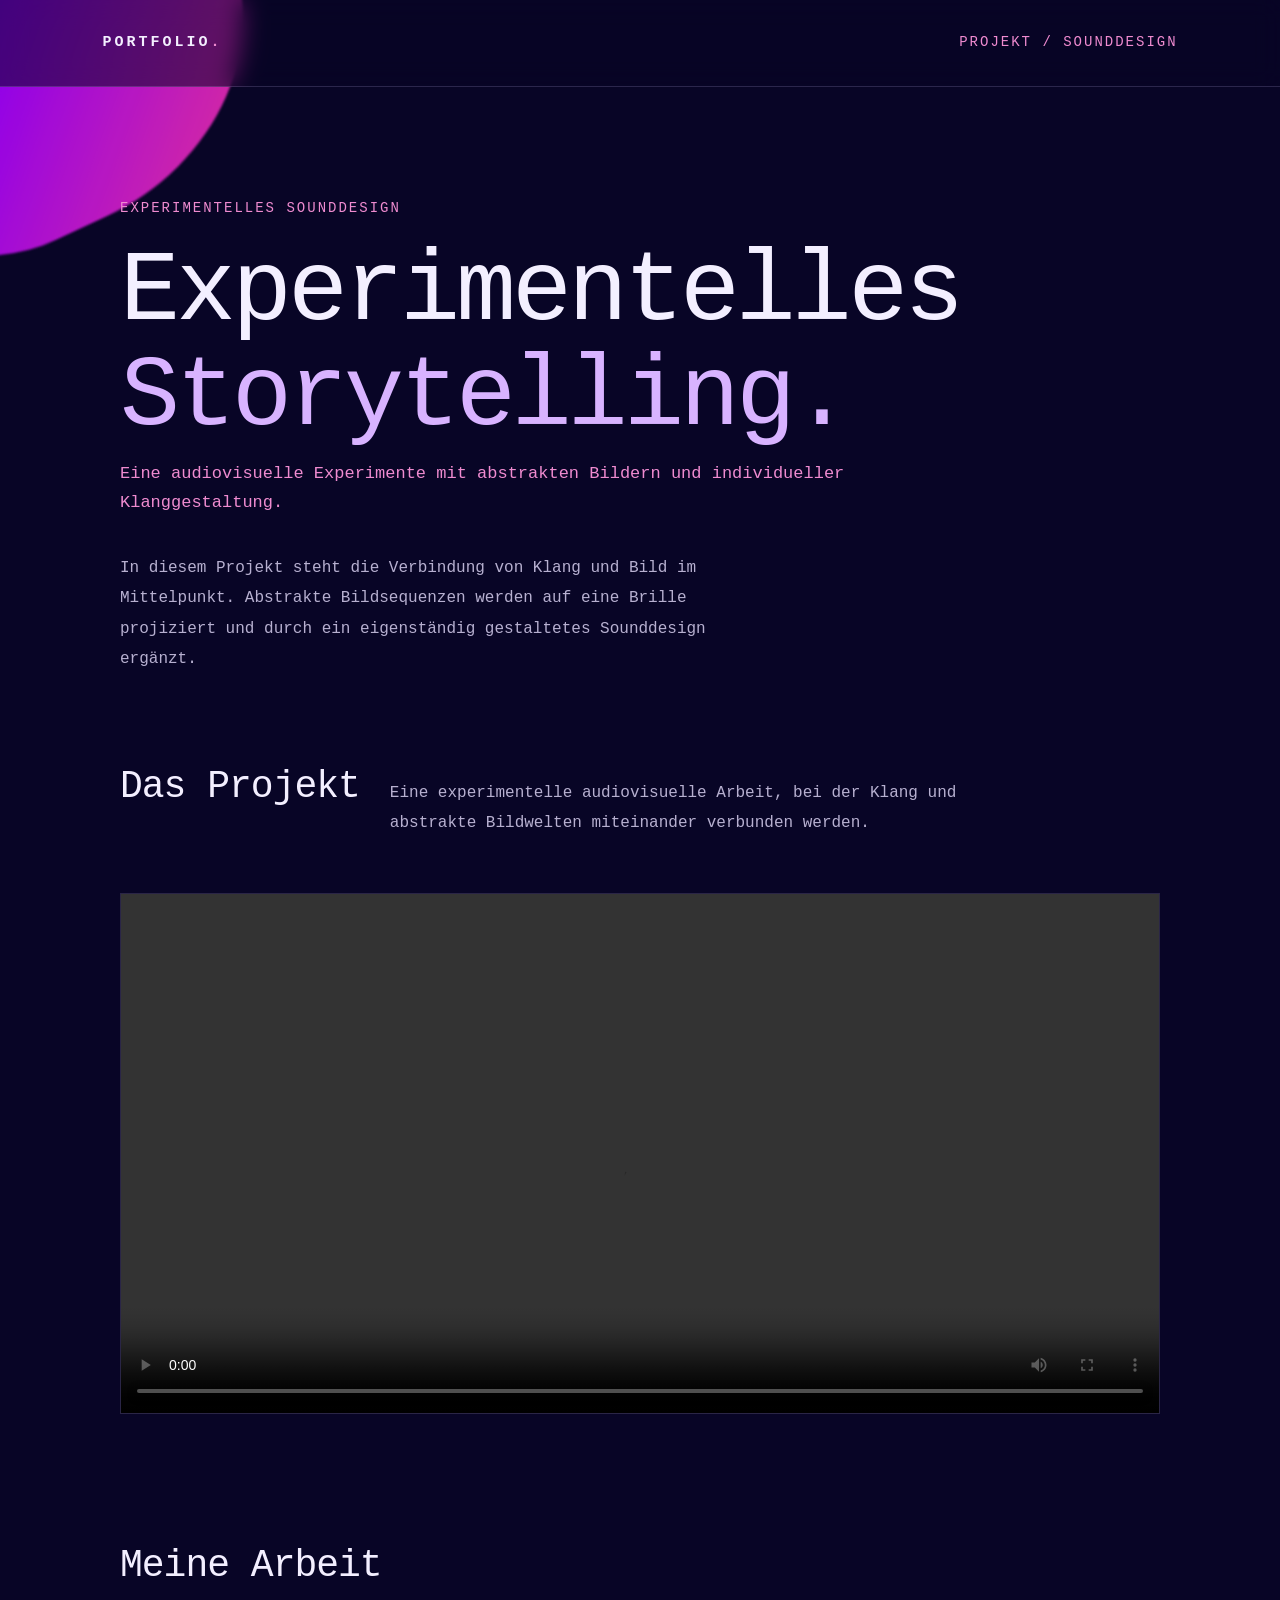
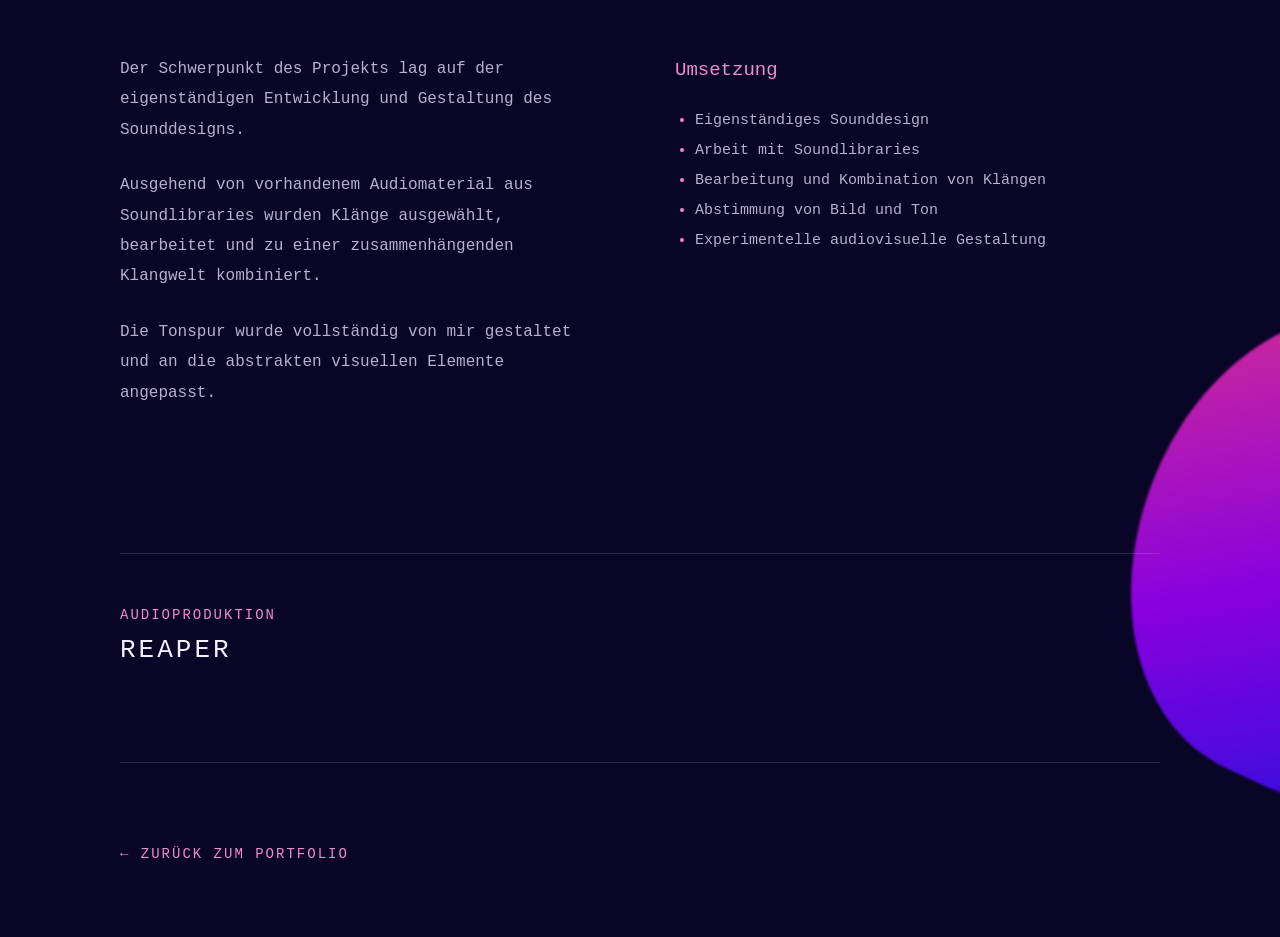
==== experimentelles-storytelling.html @ d818ee57 "Upload" ====
<!DOCTYPE html>
<html lang="de">
<head>
    <meta charset="UTF-8">
    <meta name="viewport" content="width=device-width, initial-scale=1.0">
    <title>Experimentelles Storytelling – Audio Portfolio</title>
    <link rel="stylesheet" href="style.css">
</head>

<body>

<header class="project-header">
    <a href="index.html" class="logo">PORTFOLIO<span>.</span></a>
    <p class="project-header-label">PROJEKT / SOUNDDESIGN</p>
</header>

<main class="lifted-page">

    <section class="lifted-intro">

        <p class="project-category">EXPERIMENTELLES SOUNDDESIGN</p>

        <h1>Experimentelles<br><span>Storytelling.</span></h1>

        <p class="lifted-subtitle">
            Eine audiovisuelle Experimente mit abstrakten Bildern und individueller Klanggestaltung.
        </p>

        <p class="lifted-description">
            In diesem Projekt steht die Verbindung von Klang und Bild
            im Mittelpunkt. Abstrakte Bildsequenzen werden auf eine
            Brille projiziert und durch ein eigenständig gestaltetes
            Sounddesign ergänzt.
        </p>

    </section>


    <section class="lifted-video-section">

        <div class="section-heading">
            <h2>Das Projekt</h2>
            <p>
                Eine experimentelle audiovisuelle Arbeit, bei der
                Klang und abstrakte Bildwelten miteinander verbunden werden.
            </p>
        </div>

        <video class="lifted-video" controls preload="metadata" playsinline>
            <source src="media/experimentelles-storytelling/ExperimentellesStorytelling.mp4" type="video/mp4">
            Dein Browser unterstützt dieses Video nicht.
        </video>

    </section>


    <section class="lifted-work-section">

        <div class="section-heading">
            <h2>Meine Arbeit</h2>
        </div>

        <div class="lifted-work-grid">

            <div class="lifted-work-text">

                <p>
                    Der Schwerpunkt des Projekts lag auf der
                    eigenständigen Entwicklung und Gestaltung
                    des Sounddesigns.
                </p>

                <p>
                    Ausgehend von vorhandenem Audiomaterial aus
                    Soundlibraries wurden Klänge ausgewählt,
                    bearbeitet und zu einer zusammenhängenden
                    Klangwelt kombiniert.
                </p>

                <p>
                    Die Tonspur wurde vollständig von mir
                    gestaltet und an die abstrakten visuellen
                    Elemente angepasst.
                </p>

            </div>

            <div class="lifted-work-list">

                <h3>Umsetzung</h3>

                <ul>
                    <li>Eigenständiges Sounddesign</li>
                    <li>Arbeit mit Soundlibraries</li>
                    <li>Bearbeitung und Kombination von Klängen</li>
                    <li>Abstimmung von Bild und Ton</li>
                    <li>Experimentelle audiovisuelle Gestaltung</li>
                </ul>

            </div>

        </div>

    </section>


    <section class="lifted-software-section">

        <p class="project-category">AUDIOPRODUKTION</p>
        <h2 class="software-name">REAPER</h2>

    </section>


    <footer class="lifted-footer">
        <a href="index.html" class="back-link">← ZURÜCK ZUM PORTFOLIO</a>
    </footer>

</main>

</body>
</html>
---- style.css ----
/* =========================================
   01 / GRUNDLAGEN
========================================= */

* {
    margin: 0;
    padding: 0;
    box-sizing: border-box;
}

html {
    scroll-behavior: smooth;
    scroll-padding-top: 90px;
}

:root {
    --background: #080526;
    --background-light: #100b3c;
    --surface: #100d35;
    --text: #f3efff;
    --text-muted: #b7b0d0;
    --text-dim: #817aab;
    --pink: #ef8bd0;
    --purple: #8526ff;
    --blue: #3826ff;
    --line: rgba(208, 193, 255, 0.18);
}

body {
    position: relative;
    isolation: isolate;
    overflow-x: hidden;
    background: var(--background);
    color: var(--text);
    font-family: "Courier New", monospace;
    line-height: 1.7;
    font-size: 14px;
}

/* Dekorative Farbflächen */

body::before,
body::after {
    content: "";
    position: absolute;
    z-index: -1;
    pointer-events: none;
    filter: blur(1px);
}

body::before {
    width: 430px;
    height: 380px;
    top: -150px;
    left: -180px;
    border-radius: 45% 55% 60% 40%;
    background: linear-gradient(
        135deg,
        #3212ff 5%,
        #a000ff 45%,
        #ff399d 100%
    );
    transform: rotate(-25deg);
    opacity: 0.9;
}

body::after {
    width: 360px;
    height: 480px;
    right: -220px;
    bottom: 150px;
    border-radius: 55% 45% 40% 60%;
    background: linear-gradient(
        145deg,
        #ff399d,
        #a000ff 55%,
        #3212ff
    );
    transform: rotate(25deg);
    opacity: 0.85;
}


/* =========================================
   02 / HEADER UND NAVIGATION
========================================= */

header {
    position: relative;
    z-index: 2;
    display: flex;
    justify-content: space-between;
    align-items: center;
    padding: 25px 8%;
    border-bottom: 1px solid var(--line);
    background: rgba(8, 5, 38, 0.55);
    backdrop-filter: blur(12px);
}

.logo {
    color: var(--text);
    font-weight: bold;
    text-decoration: none;
    letter-spacing: 3px;
    font-size: 15px;
}

.logo span {
    color: var(--pink);
}

nav {
    display: flex;
    gap: 35px;
}

nav a {
    position: relative;
    color: var(--text-muted);
    text-decoration: none;
    font-size: 11px;
    letter-spacing: 1px;
    transition: color 0.25s ease;
}

nav a::after {
    content: "";
    position: absolute;
    bottom: -7px;
    left: 0;
    width: 0;
    height: 1px;
    background: var(--pink);
    transition: width 0.25s ease;
}

nav a:hover {
    color: white;
}

nav a:hover::after {
    width: 100%;
}


/* =========================================
   03 / STARTSEITE – HERO
========================================= */

.hero {
    min-height: 75vh;
    padding: 120px 12% 100px;
    display: flex;
    flex-direction: column;
    align-items: flex-start;
    justify-content: center;
}

.hero-layout {
    position: relative;
    display: grid;
    grid-template-columns: 1fr 0.85fr;
    align-items: center;
    gap: 70px;
    padding: 100px 8%;
    min-height: 85vh;
}

.hero-content {
    position: relative;
    z-index: 1;
    min-width: 0;
}

/* Feine Konturlinien im Hero */

.hero-layout::after {
    content: "";
    position: absolute;
    z-index: -1;
    top: -35px;
    right: 5%;
    width: 430px;
    height: 320px;
    pointer-events: none;
    opacity: 0.4;
    background: repeating-radial-gradient(
        ellipse at 50% 50%,
        transparent 0,
        transparent 13px,
        rgba(255, 220, 255, 0.65) 14px,
        transparent 15px,
        transparent 20px
    );
    transform: rotate(-15deg);
    mask-image: linear-gradient(
        135deg,
        transparent 0%,
        black 35%,
        black 75%,
        transparent 100%
    );
}

.eyebrow,
.category {
    color: var(--pink);
    font-size: 10px;
    letter-spacing: 3px;
    margin-bottom: 20px;
    text-transform: uppercase;
}

.hero h1 {
    font-family: "Courier New", monospace;
    font-size: clamp(65px, 10vw, 135px);
    line-height: 0.92;
    letter-spacing: -7px;
    font-weight: 400;
    margin-bottom: 35px;
}

.hero h1 span {
    color: #d8b3ff;
}

.intro {
    color: var(--text-muted);
    max-width: 420px;
    margin-bottom: 35px;
    line-height: 1.9;
    font-size: 13px;
}

.scroll-link {
    display: inline-block;
    color: var(--text);
    font-size: 10px;
    letter-spacing: 2px;
    text-decoration: none;
    border-bottom: 1px solid var(--pink);
    padding-bottom: 8px;
    transition: color 0.25s ease;
}

.scroll-link:hover {
    color: var(--pink);
}

/* Typo-Projekt */

.hero-featured {
    position: relative;
    z-index: 1;
    min-width: 0;
    max-width: 520px;
    width: 100%;
    padding: 30px;
    border: 1px solid rgba(221, 197, 255, 0.2);
    background: rgba(16, 11, 60, 0.65);
    backdrop-filter: blur(12px);
    box-shadow: 0 20px 70px rgba(0, 0, 0, 0.18);
}

.hero-featured .category {
    margin-bottom: 12px;
}

.hero-featured h2 {
    font-size: clamp(30px, 4vw, 46px);
    font-weight: 400;
    color: var(--text);
    margin: 10px 0 15px;
}

.hero-featured p:not(.category) {
    color: var(--text-muted);
    max-width: 450px;
    line-height: 1.8;
    margin-bottom: 25px;
    font-size: 12px;
}

.hero-featured video {
    display: block;
    width: 100%;
    max-width: 480px;
    height: auto;
    background: #05031d;
    border: 1px solid var(--line);
}


/* =========================================
   04 / PROJEKTBEREICHE
========================================= */

.project-section {
    position: relative;
    padding: 100px 12%;
    border-top: 1px solid var(--line);
}

.section-heading {
    display: flex;
    align-items: baseline;
    gap: 30px;
    margin-bottom: 55px;
}

.section-heading span {
    color: var(--pink);
    font-size: 12px;
    letter-spacing: 2px;
}

.section-heading h2 {
    font-size: clamp(24px, 4vw, 38px);
    font-weight: 400;
    letter-spacing: -1px;
    color: var(--text);
}

/* Projektkarten */

.project {
    position: relative;
    display: grid;
    grid-template-columns: 1fr 1fr;
    gap: 50px;
    padding: 40px 25px;
    border-top: 1px solid var(--line);
    color: inherit;
    text-decoration: none;
    transition:
        background 0.3s ease,
        padding 0.3s ease;
}

.project:last-child {
    border-bottom: 1px solid var(--line);
}

.project:hover {
    background: rgba(129, 48, 255, 0.09);
    padding-left: 35px;
    padding-right: 35px;
}

.project .category {
    margin-bottom: 12px;
    font-size: 9px;
}

.project h3 {
    font-size: 22px;
    font-weight: 400;
    margin-bottom: 12px;
    color: var(--text);
}

.project p:not(.category) {
    color: var(--text-muted);
    max-width: 450px;
    font-size: 12px;
    line-height: 1.8;
}

.project-link {
    display: flex;
    align-items: center;
    justify-content: flex-end;
    color: var(--pink);
    font-size: 10px;
    letter-spacing: 2px;
    transition: color 0.25s ease;
}

.project:hover .project-link {
    color: white;
}


/* =========================================
   05 / KONTAKT UND FOOTER
========================================= */

.contact {
    position: relative;
    padding: 140px 12%;
    border-top: 1px solid var(--line);
    overflow: hidden;
}

.contact::after {
    content: "";
    position: absolute;
    right: -100px;
    bottom: -200px;
    width: 400px;
    height: 400px;
    border-radius: 50%;
    background: radial-gradient(
        circle,
        rgba(133, 38, 255, 0.35),
        rgba(239, 139, 208, 0.08) 55%,
        transparent 70%
    );
    pointer-events: none;
}

.contact h2 {
    position: relative;
    z-index: 1;
    font-size: clamp(35px, 6vw, 65px);
    line-height: 1.15;
    font-weight: 400;
    letter-spacing: -2px;
    margin-bottom: 30px;
}

.contact-email {
    position: relative;
    z-index: 1;
    display: inline-block;
    color: var(--pink);
    text-decoration: none;
    font-size: 12px;
    border-bottom: 1px solid var(--pink);
    padding-bottom: 7px;
    transition: color 0.25s ease;
}

.contact-email:hover {
    color: white;
}

.contact p:not(.eyebrow) {
    color: var(--text-muted);
}

footer {
    position: relative;
    display: flex;
    justify-content: space-between;
    padding: 25px 8%;
    border-top: 1px solid var(--line);
    color: var(--text-muted);
    font-size: 10px;
    letter-spacing: 2px;
}


/* =========================================
   06 / ALLGEMEINE PROJEKT-UNTERSEITEN
========================================= */

.project-header {
    display: flex;
    justify-content: space-between;
    align-items: center;
    padding: 30px 8%;
    border-bottom: 1px solid var(--line);
    background: rgba(8, 5, 38, 0.55);
    backdrop-filter: blur(12px);
}

.project-header-label,
.project-category {
    font-size: 10px;
    letter-spacing: 2px;
    color: var(--pink);
}

.project-hero {
    padding: 110px 12% 80px;
}

.project-hero h1 {
    font-size: clamp(55px, 9vw, 110px);
    line-height: 0.95;
    letter-spacing: -5px;
    font-weight: 400;
    margin-bottom: 30px;
}

.project-hero h1 span {
    color: #d8b3ff;
}

.project-detail {
    padding: 50px 12% 100px;
    border-top: 1px solid var(--line);
}

.project-detail > h2,
.detail-text h2 {
    font-size: 25px;
    font-weight: 400;
    margin-bottom: 25px;
}

.detail-text {
    padding: 45px 0;
    border-bottom: 1px solid var(--line);
}

.detail-text p {
    color: var(--text-muted);
    max-width: 650px;
    line-height: 1.9;
    font-size: 13px;
}

.back-link {
    display: inline-block;
    margin-top: 50px;
    color: var(--pink);
    text-decoration: none;
    font-size: 10px;
    letter-spacing: 2px;
    transition: color 0.25s ease;
}

.back-link:hover {
    color: white;
}


/* =========================================
   07 / LIFTED UND WEITERE PROJEKTSEITEN
========================================= */

.lifted-page {
    position: relative;
    max-width: 1100px;
    margin: 0 auto;
    padding: 0 30px;
}

.lifted-intro {
    padding: 110px 0 80px;
    max-width: 750px;
}

.lifted-intro h1 {
    font-size: clamp(55px, 9vw, 100px);
    line-height: 1.05;
    margin: 20px 0 10px;
    font-weight: 400;
    letter-spacing: -4px;
}

.lifted-intro h1 span {
    color: #d8b3ff;
}

.lifted-subtitle {
    font-size: 17px;
    color: var(--pink);
    margin-bottom: 35px;
}

.lifted-description {
    max-width: 620px;
    line-height: 1.9;
    color: var(--text-muted);
    font-size: 13px;
}

.section-heading > p {
    color: var(--text-muted);
    line-height: 1.8;
    max-width: 600px;
    font-size: 12px;
}

.lifted-video-section {
    margin-bottom: 120px;
}

.lifted-video {
    display: block;
    width: 100%;
    background: #05031d;
    border: 1px solid var(--line);
}

.media-caption {
    color: var(--text-dim);
    font-size: 11px;
    margin-top: 12px;
}

.lifted-work-section {
    margin-bottom: 120px;
}

.lifted-work-grid {
    display: grid;
    grid-template-columns: 1fr 1fr;
    gap: 70px;
}

.lifted-work-text {
    color: var(--text-muted);
    line-height: 1.9;
    font-size: 13px;
}

.lifted-work-text p {
    margin-bottom: 25px;
}

.lifted-work-list h3 {
    font-size: 15px;
    font-weight: 400;
    color: var(--pink);
    margin-bottom: 20px;
}

.lifted-work-list ul {
    padding-left: 20px;
    color: var(--text-muted);
    line-height: 2.2;
    font-size: 12px;
}

.lifted-work-list li::marker {
    color: var(--pink);
}

.lifted-screenshots-section {
    margin-bottom: 120px;
}

.lifted-screenshot {
    margin-bottom: 75px;
}

.lifted-screenshot img {
    display: block;
    width: 100%;
    height: auto;
    border: 1px solid var(--line);
    background: var(--background-light);
}

.screenshot-caption {
    margin-top: 20px;
    max-width: 650px;
}

.screenshot-caption h3 {
    font-size: 17px;
    font-weight: 400;
    color: var(--pink);
    margin-bottom: 10px;
}

.screenshot-caption p {
    color: var(--text-muted);
    line-height: 1.8;
    font-size: 12px;
}

.lifted-software-section {
    padding: 50px 0 90px;
    border-top: 1px solid var(--line);
}

.software-name {
    font-size: 24px;
    letter-spacing: 3px;
    font-weight: 400;
}

.lifted-footer {
    padding: 30px 0 70px;
    border-top: 1px solid var(--line);
}


/* =========================================
   08 / DIALOGBEARBEITUNG
========================================= */

.dialog-audio-player {
    padding: 30px;
    background: var(--surface);
    border: 1px solid var(--line);
}

.dialog-audio-player audio {
    width: 100%;
}

.dialog-tools {
    display: grid;
    grid-template-columns: repeat(3, 1fr);
    gap: 35px;
}

.dialog-tool h3 {
    font-size: 17px;
    font-weight: 400;
    color: var(--pink);
    margin-bottom: 15px;
}

.dialog-tool p {
    color: var(--text-muted);
    line-height: 1.8;
    font-size: 12px;
}


/* =========================================
   09 / MUSIK UND AUDIOPRODUKTION
========================================= */

.music-project-section {
    margin-bottom: 120px;
}

.music-description {
    color: var(--text-muted);
    line-height: 1.9;
    max-width: 700px;
    margin-bottom: 30px;
    font-size: 13px;
}

.music-audio-player {
    background: var(--surface);
    border: 1px solid var(--line);
    padding: 30px;
}

.music-audio-player audio,
.mixing-version audio {
    width: 100%;
}

.mixing-comparison {
    display: grid;
    grid-template-columns: 1fr 1fr;
    gap: 25px;
    margin-top: 35px;
}

.mixing-version {
    background: var(--surface);
    border: 1px solid var(--line);
    padding: 25px;
}

.mixing-label {
    margin-bottom: 25px;
}

.mixing-label span {
    font-size: 10px;
    letter-spacing: 2px;
    color: var(--pink);
}

.mixing-label h3 {
    font-size: 19px;
    font-weight: 400;
    margin-top: 10px;
}

.mixing-screenshot {
    margin-top: 65px;
}

.mixing-screenshot img {
    display: block;
    width: 100%;
    height: auto;
    border: 1px solid var(--line);
    background: var(--background-light);
}


/* =========================================
   10 / AUDIO- UND VIDEOPLAYER
========================================= */

audio {
    accent-color: var(--pink);
}

video {
    max-width: 100%;
}

video:focus-visible,
audio:focus-visible {
    outline: 2px solid var(--pink);
    outline-offset: 4px;
}


/* =========================================
   11 / RESPONSIVE DESIGN
========================================= */

@media (max-width: 900px) {

    .hero-layout {
        gap: 40px;
        padding-left: 8%;
        padding-right: 8%;
    }

    .hero h1 {
        font-size: clamp(60px, 10vw, 100px);
    }

    .project-section {
        padding-left: 8%;
        padding-right: 8%;
    }

    .contact {
        padding-left: 8%;
        padding-right: 8%;
    }
}

@media (max-width: 800px) {

    .hero-layout {
        grid-template-columns: 1fr;
        gap: 60px;
        padding: 90px 8%;
    }

    .hero-featured {
        max-width: 600px;
    }

    .hero-featured video {
        max-width: 100%;
    }

    .hero-layout::after {
        right: -100px;
        opacity: 0.2;
    }

    .lifted-work-grid {
        grid-template-columns: 1fr;
        gap: 35px;
    }

    .dialog-tools {
        grid-template-columns: 1fr;
        gap: 25px;
    }
}

@media (max-width: 700px) {

    header {
        flex-direction: column;
        gap: 20px;
        padding: 25px 6%;
    }

    nav {
        flex-wrap: wrap;
        justify-content: center;
        gap: 15px 22px;
    }

    .hero {
        padding: 90px 8%;
    }

    .hero h1 {
        font-size: clamp(60px, 15vw, 95px);
        letter-spacing: -4px;
    }

    .hero-featured {
        padding: 22px;
    }

    .project-section {
        padding: 70px 8%;
    }

    .project {
        grid-template-columns: 1fr;
        gap: 20px;
        padding: 30px 10px;
    }

    .project:hover {
        padding-left: 15px;
        padding-right: 15px;
    }

    .project-link {
        justify-content: flex-start;
        margin-top: 5px;
    }

    .section-heading {
        gap: 15px;
        margin-bottom: 35px;
    }

    .section-heading h2 {
        font-size: 25px;
    }

    .contact {
        padding: 90px 8%;
    }

    .contact h2 {
        font-size: clamp(34px, 9vw, 55px);
    }

    footer {
        padding: 22px 8%;
    }

    .project-header {
        padding: 25px 20px;
    }

    .project-header-label {
        display: none;
    }

    .lifted-page {
        padding: 0 20px;
    }

    .lifted-intro {
        padding: 75px 0 55px;
    }

    .lifted-intro h1 {
        font-size: clamp(48px, 12vw, 75px);
        letter-spacing: -3px;
    }

    .lifted-video-section,
    .lifted-work-section,
    .lifted-screenshots-section,
    .music-project-section {
        margin-bottom: 85px;
    }

    .lifted-software-section {
        padding: 40px 0 65px;
    }

    .dialog-audio-player,
    .music-audio-player,
    .mixing-version {
        padding: 20px;
    }

    .mixing-comparison {
        grid-template-columns: 1fr;
    }

    .mixing-screenshot {
        margin-top: 45px;
    }

    .project-hero {
        padding: 80px 8%;
    }

    .project-detail {
        padding: 40px 8% 80px;
    }

    .project-hero h1 {
        letter-spacing: -3px;
    }
}


/* =========================================
   12 / BEWEGUNGSREDUZIERUNG
========================================= */

@media (prefers-reduced-motion: reduce) {

    html {
        scroll-behavior: auto;
    }

    *,
    *::before,
    *::after {
        transition-duration: 0.01ms !important;
        animation-duration: 0.01ms !important;
    }
}


/* =========================================
   BESSERE LESBARKEIT / SCHRIFTGRÖSSEN
========================================= */

/* Allgemeine Einleitung */
.intro {
    font-size: 19px;
    line-height: 1.9;
}

/* Projektbeschreibungen */
.hero-featured p:not(.category),
.project p:not(.category) {
    font-size: 17px;
    line-height: 1.9;
}

/* Projekttexte */
.detail-text p,
.lifted-description,
.lifted-work-text,
.screenshot-caption p,
.music-description,
.dialog-tool p,
.section-heading > p {
    font-size: 16px;
    line-height: 1.9;
}

/* Listen */
.lifted-work-list ul {
    font-size: 15px;
    line-height: 2;
}

/* =========================================
   KLEINE ÜBERSCHRIFTEN UND LABELS
========================================= */

/* MEDIENKONZEPTION / AUDIO und ähnliche Rubriken */
.eyebrow,
.category,
.project-category,
.project-header-label {
    font-size: 14px;
    letter-spacing: 2px;
}

/* 02 / DER ARBEITSPROZESS und ähnliche Abschnittsnummern */
.section-heading span {
    font-size: 15px;
}

/* Umgesetzte Arbeitsschritte und vergleichbare Unterüberschriften */
.lifted-work-list h3,
.screenshot-caption h3,
.dialog-tool h3 {
    font-size: 19px;
}

/* PROJEKTE ENTDECKEN und ähnliche Links */
.scroll-link,
.back-link,
.project-link {
    font-size: 14px;
}

/* Bildunterschriften */
.media-caption {
    font-size: 14px;
}

/* Navigation */
nav a {
    font-size: 14px;
}

/* Allgemeine Schriftgröße */
body {
    font-size: 16px;
}

/* Footer */
footer {
    font-size: 12px;
}

/* =========================================
   KLEINE BESCHRIFTUNGEN AUF PROJEKTSEITEN
========================================= */

.mixing-label span {
    font-size: 13px;
}

.software-name {
    font-size: 26px;
}

/* Pinke Kategorien über den Projekttiteln */
.project .category {
    font-size: 15px;
    letter-spacing: 2px;
    margin-bottom: 15px;
}
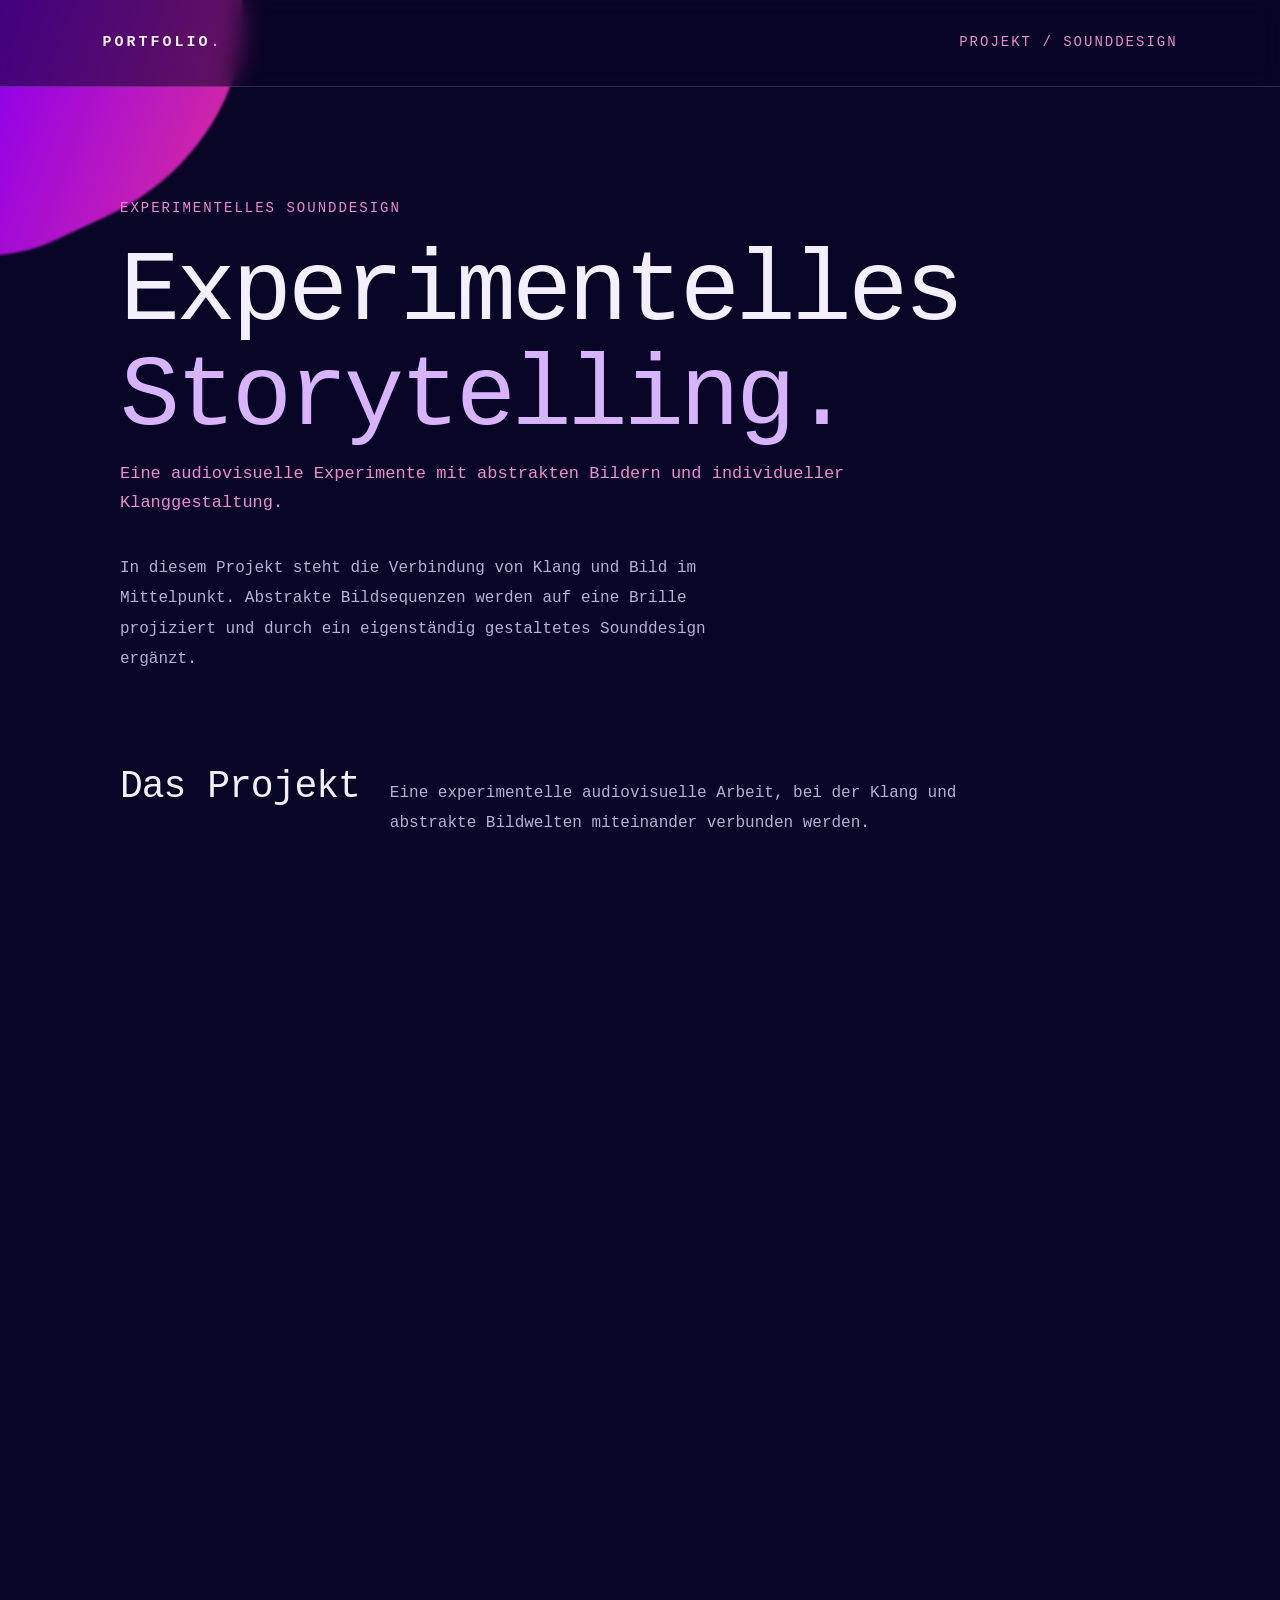
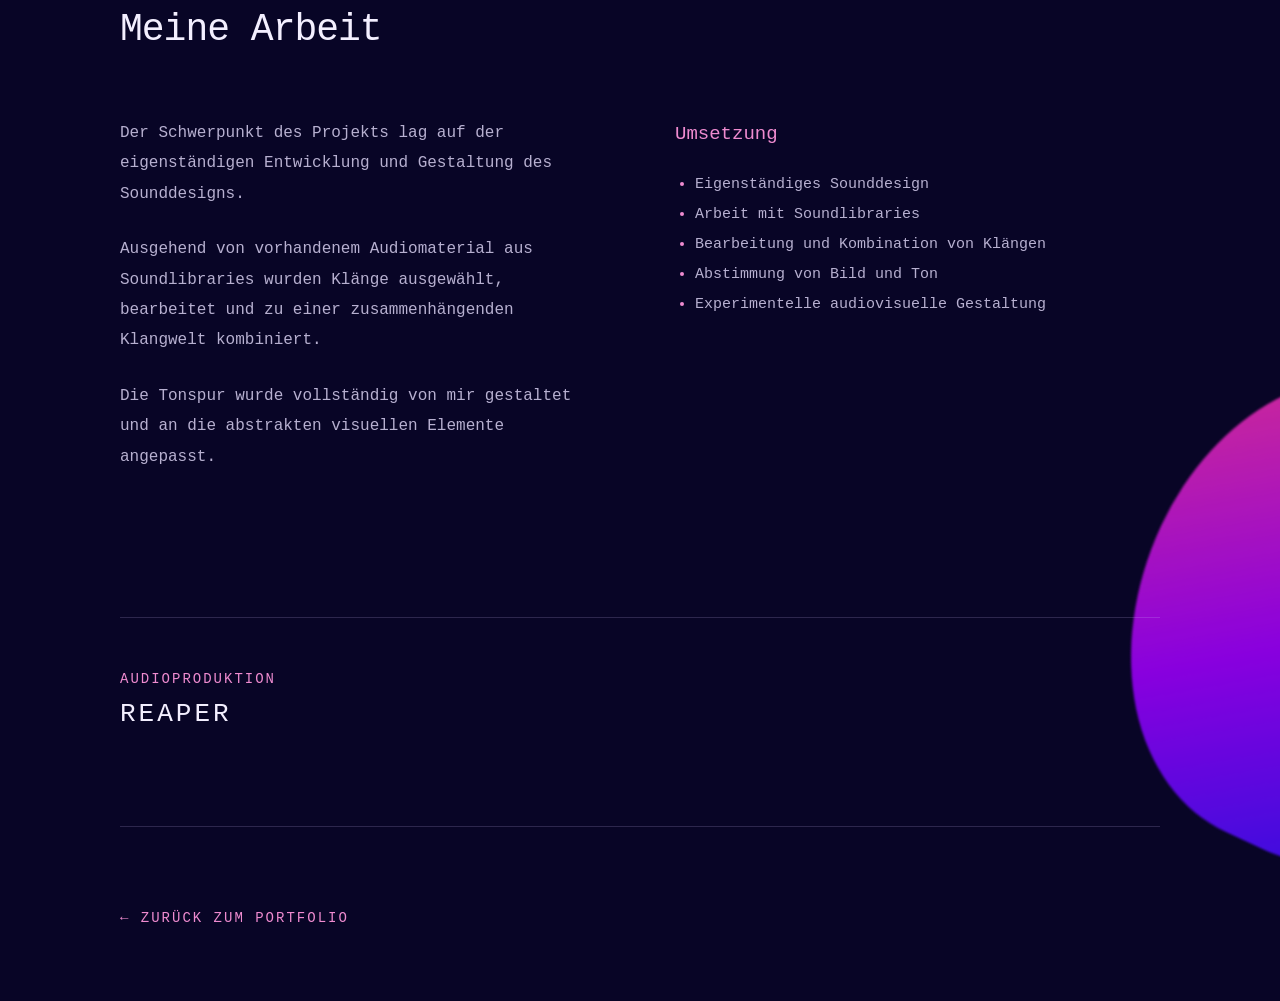
==== commit efceb1c7: "Replace video element with YouTube iframe" ====
--- a/experimentelles-storytelling.html
+++ b/experimentelles-storytelling.html
@@ -47,10 +47,15 @@
             </p>
         </div>
 
-        <video class="lifted-video" controls preload="metadata" playsinline>
-            <source src="media/experimentelles-storytelling/ExperimentellesStorytelling.mp4" type="video/mp4">
-            Dein Browser unterstützt dieses Video nicht.
-        </video>
+        <div class="video-container">
+            <iframe
+                src="https://www.youtube.com/embed/hkGghJP5mNU"
+                title="Experimentelles Storytelling"
+                frameborder="0"
+                allow="accelerometer; autoplay; clipboard-write; encrypted-media; gyroscope; picture-in-picture; web-share"
+                allowfullscreen>
+            </iframe>
+        </div>
 
     </section>
 
--- a/style.css
+++ b/style.css
@@ -1114,4 +1114,21 @@
     font-size: 15px;
     letter-spacing: 2px;
     margin-bottom: 15px;
-}+}
+
+.video-container {
+    position: relative;
+    width: 100%;
+    aspect-ratio: 16 / 9;
+    overflow: hidden;
+    border-radius: 8px;
+}
+
+.video-container iframe {
+    position: absolute;
+    top: 0;
+    left: 0;
+    width: 100%;
+    height: 100%;
+    border: none;
+}
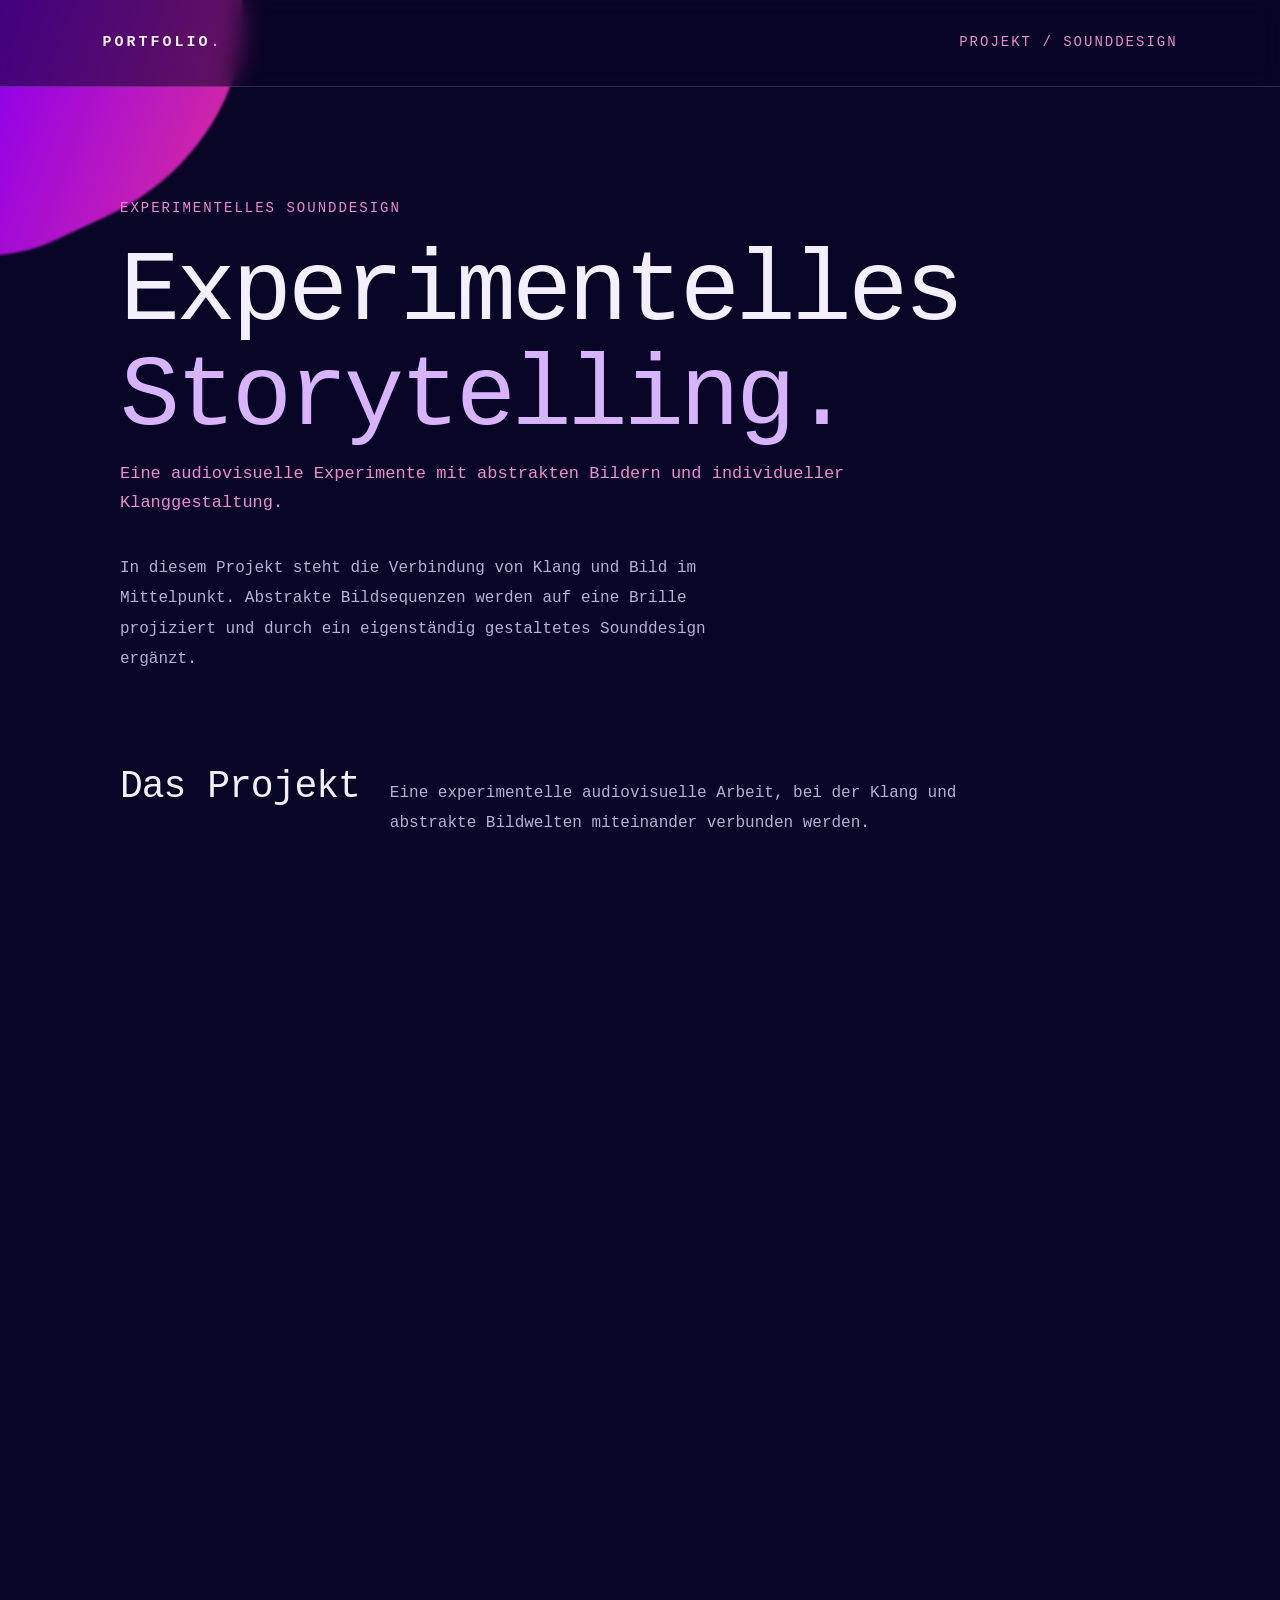
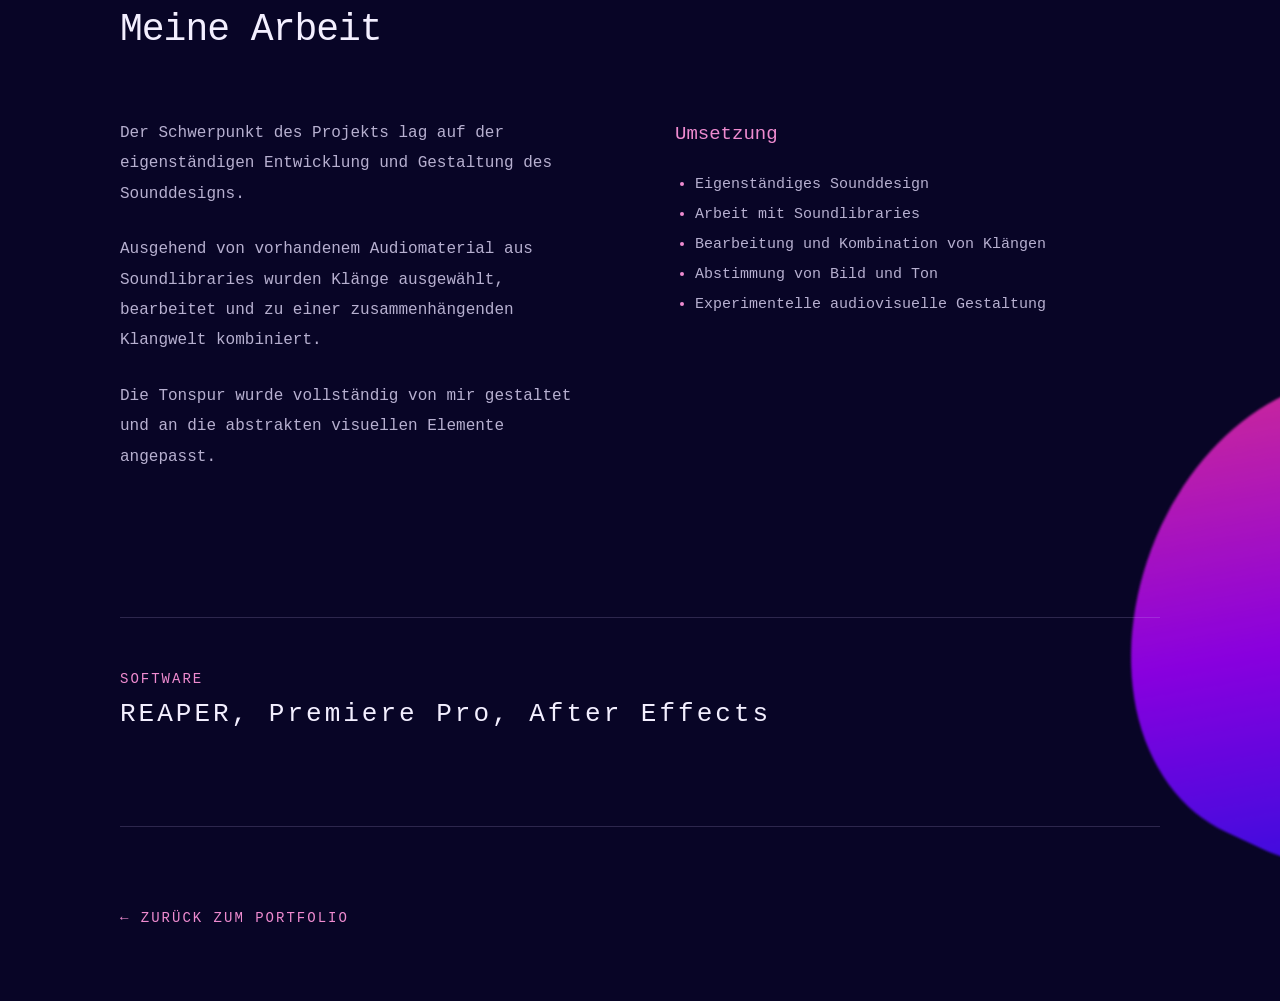
==== commit 18657515: "Update project category and software names" ====
--- a/experimentelles-storytelling.html
+++ b/experimentelles-storytelling.html
@@ -112,8 +112,8 @@
 
     <section class="lifted-software-section">
 
-        <p class="project-category">AUDIOPRODUKTION</p>
-        <h2 class="software-name">REAPER</h2>
+        <p class="project-category">SOFTWARE</p>
+        <h2 class="software-name">REAPER, Premiere Pro, After Effects</h2>
 
     </section>
 
